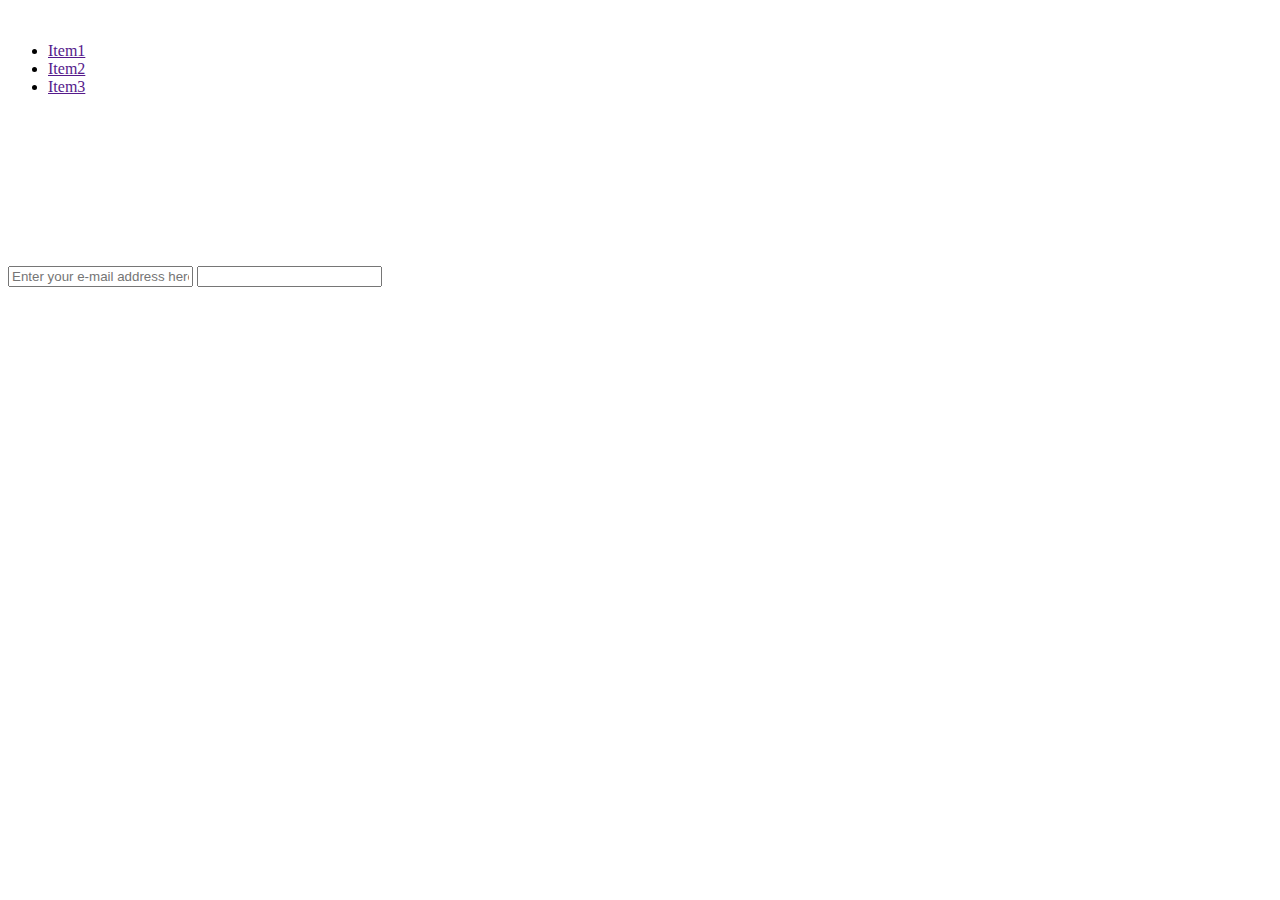
==== rwd/product_landing_page/index.html @ f1f953d6 "Add images for product landing page" ====
<!DOCTYPE html>
<html lang="en">
  <head>
    <meta charset="UTF-8" />
    <meta name="viewport" content="width=device-width, initial-scale=1.0" />
    <title>Product Landing Page</title>
  </head>
  <body>
    <!--
    When you click a .nav-link button in the nav element, you are taken to the corresponding section of the landing page
    The navbar should always be at the top of the viewport
    Your product landing page should have at least one media query
    Your product landing page should utilize CSS flexbox at least once
-->
    <header id="header">
      <div class="logo">
        <img src="" alt="" id="header-img" />
      </div>
      <nav id="navbar">
        <ul>
          <li><a href="" id="nav-link">Item1</a></li>
          <li><a href="" id="nav-link">Item2</a></li>
          <li><a href="" id="nav-link">Item3</a></li>
        </ul>
      </nav>
    </header>
    <iframe src="" frameborder="0" id="video"></iframe>
    <form
      method="post"
      action="https://www.freecodecamp.com/email-submit"
      id="form"
    >
      <input
        type="text"
        id="email"
        name="email"
        type="email"
        placeholder="Enter your e-mail address here"
        required
      />
      <input type="text" id="submit" type="submit" />
    </form>
  </body>
</html>
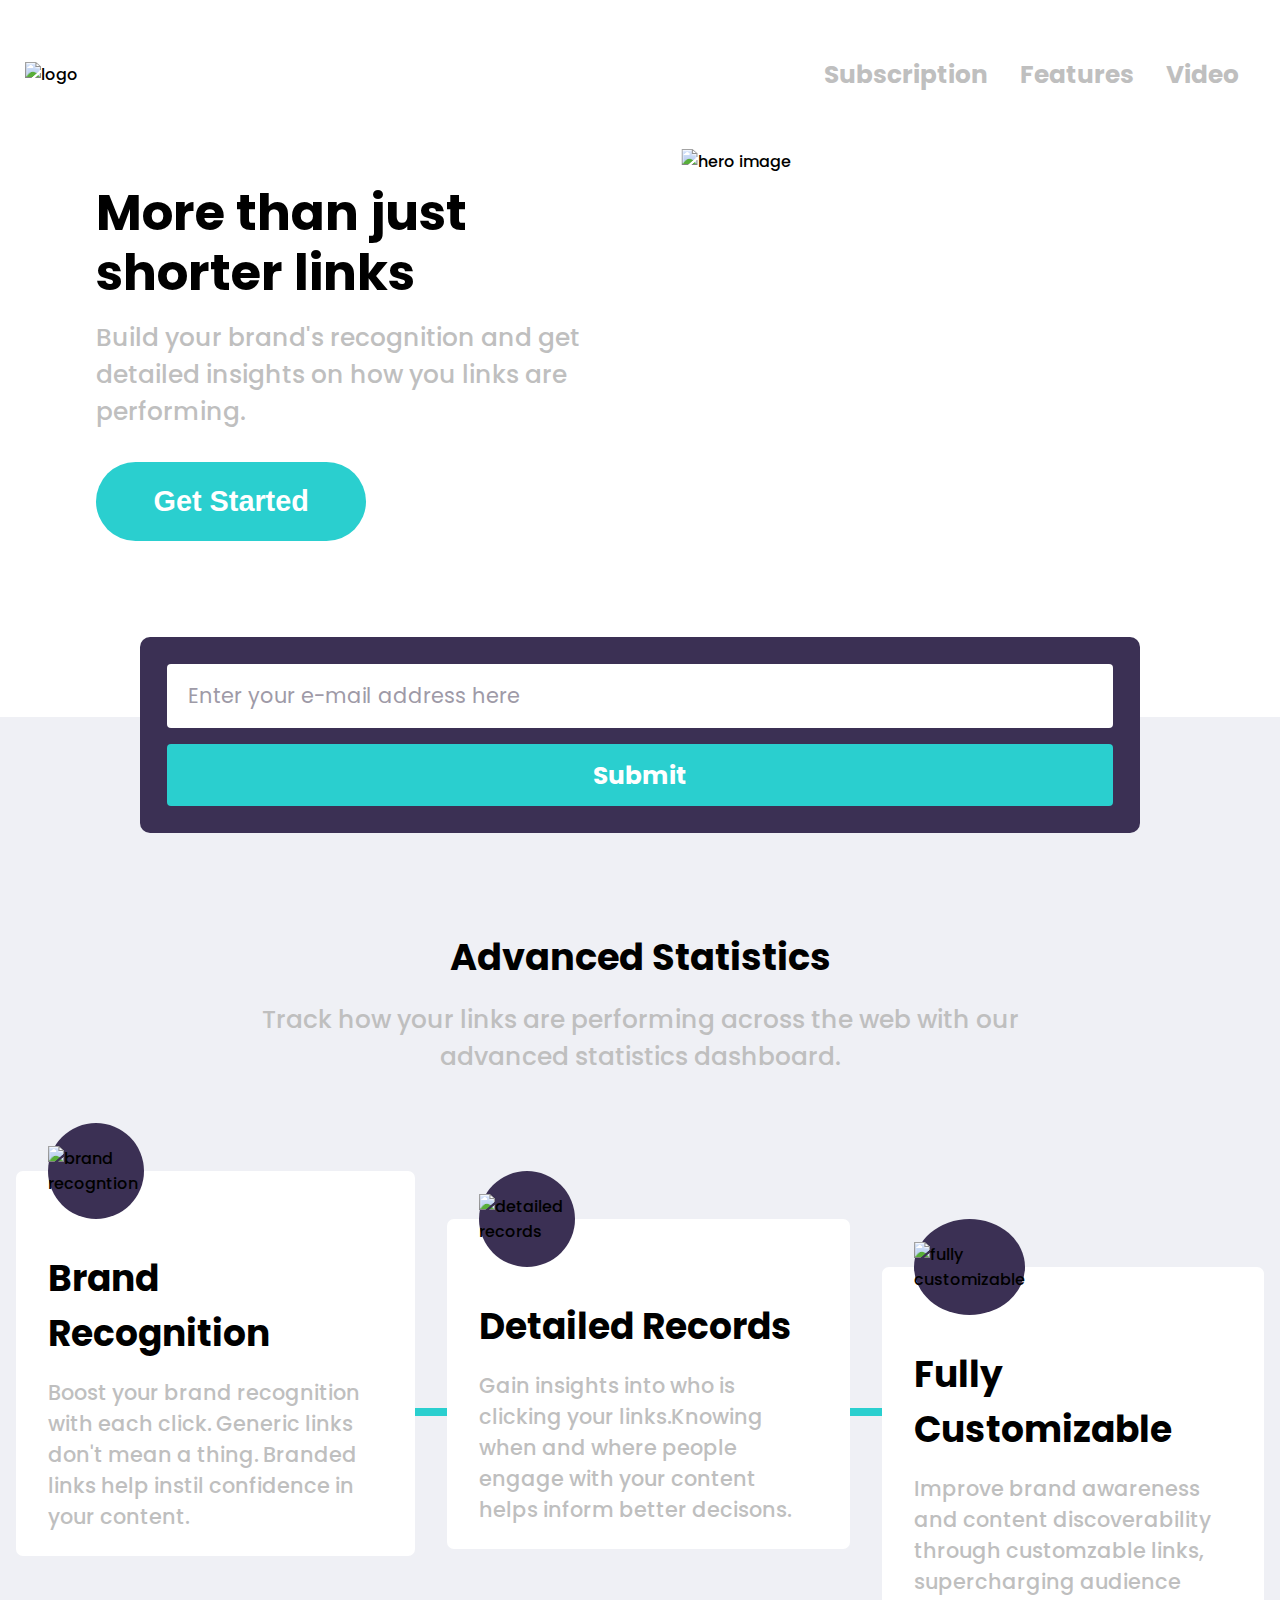
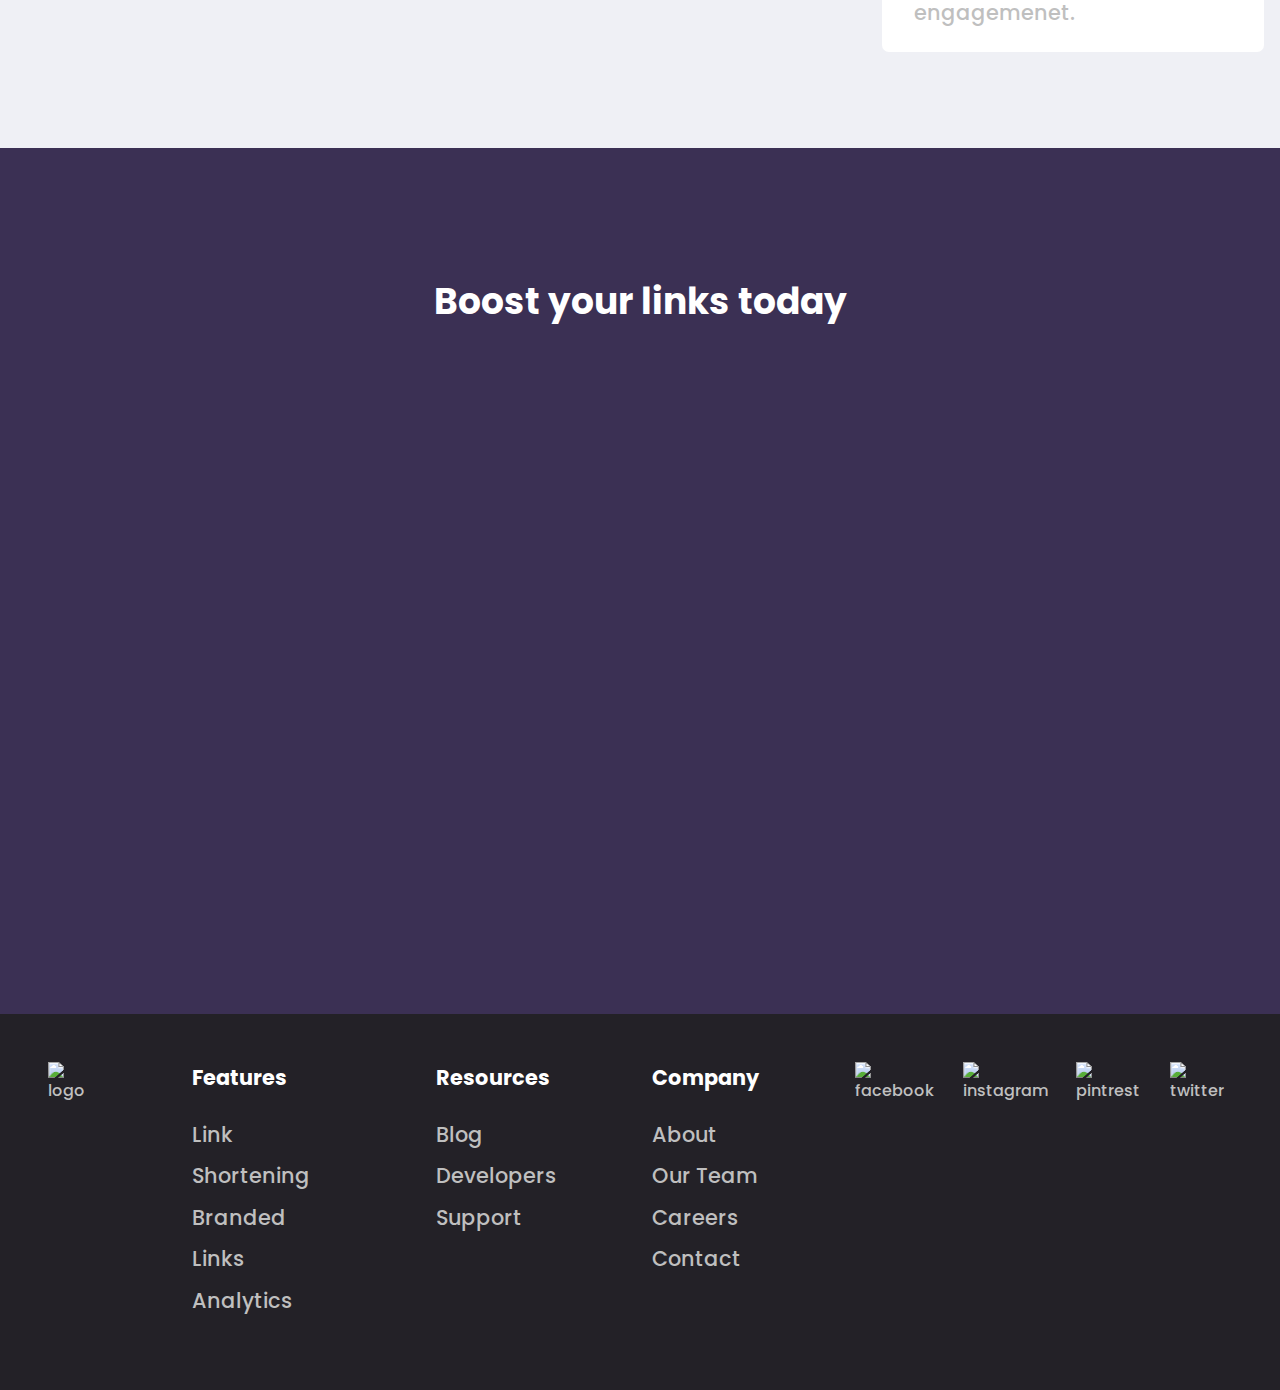
==== commit b6f2bcc1: "Finish product landing page for freeCodeCamp" ====
--- a/rwd/product_landing_page/index.html
+++ b/rwd/product_landing_page/index.html
@@ -4,41 +4,192 @@
     <meta charset="UTF-8" />
     <meta name="viewport" content="width=device-width, initial-scale=1.0" />
     <title>Product Landing Page</title>
+    <link rel="stylesheet" href="./styles.css" />
+    <link rel="preconnect" href="https://fonts.googleapis.com" />
+    <link rel="preconnect" href="https://fonts.gstatic.com" crossorigin />
+    <link
+      href="https://fonts.googleapis.com/css2?family=Poppins:wght@500;700&display=swap"
+      rel="stylesheet"
+    />
+    <script src="./script.js" defer></script>
   </head>
   <body>
-    <!--
-    When you click a .nav-link button in the nav element, you are taken to the corresponding section of the landing page
-    The navbar should always be at the top of the viewport
-    Your product landing page should have at least one media query
-    Your product landing page should utilize CSS flexbox at least once
--->
     <header id="header">
       <div class="logo">
-        <img src="" alt="" id="header-img" />
+        <img
+          src="https://raw.githubusercontent.com/rafJagCode/free_code_camp/f1f953d6c210e34788eff8cd0a1e4163dca5192b/rwd/product_landing_page/images/logo.svg"
+          alt="logo"
+          id="header-img"
+        />
       </div>
-      <nav id="navbar">
-        <ul>
-          <li><a href="" id="nav-link">Item1</a></li>
-          <li><a href="" id="nav-link">Item2</a></li>
-          <li><a href="" id="nav-link">Item3</a></li>
+      <nav id="nav-bar">
+        <button class="hamburger" onClick="toggleSidebar()">
+          <div class="hamburger-line"></div>
+          <div class="hamburger-line"></div>
+          <div class="hamburger-line"></div>
+        </button>
+        <ul id="navbar-menu">
+          <li><a class="nav-link" href="#subscribtion">Subscription</a></li>
+          <li><a class="nav-link" href="#features">Features</a></li>
+          <li><a class="nav-link" href="#iframe-video">Video</a></li>
         </ul>
       </nav>
     </header>
-    <iframe src="" frameborder="0" id="video"></iframe>
-    <form
-      method="post"
-      action="https://www.freecodecamp.com/email-submit"
-      id="form"
-    >
-      <input
-        type="text"
-        id="email"
-        name="email"
-        type="email"
-        placeholder="Enter your e-mail address here"
-        required
-      />
-      <input type="text" id="submit" type="submit" />
-    </form>
+    <main>
+      <section class="hero-section">
+        <img
+          src="https://raw.githubusercontent.com/rafJagCode/free_code_camp/f1f953d6c210e34788eff8cd0a1e4163dca5192b/rwd/product_landing_page/images/illustration-working.svg"
+          alt="hero image"
+          class="hero-img"
+          alt="working image"
+        />
+        <div class="hero-text">
+          <h1 class="hero-title">More than just shorter links</h1>
+          <h2 class="hero-desc">
+            Build your brand's recognition and get detailed insights on how you
+            links are performing.
+          </h2>
+          <button class="hero-btn">Get Started</button>
+        </div>
+      </section>
+      <section id="subscribtion" class="section form-section">
+        <form
+          method="post"
+          action="https://www.freecodecamp.com/email-submit"
+          id="form"
+        >
+          <input
+            id="email"
+            name="email"
+            type="email"
+            placeholder="Enter your e-mail address here"
+            required
+          />
+          <input id="submit" type="submit" value="Submit" />
+        </form>
+      </section>
+      <section id="features" class="section features-section">
+        <h3 class="features-title">Advanced Statistics</h3>
+        <p class="features-desc">
+          Track how your links are performing across the web with our advanced
+          statistics dashboard.
+        </p>
+        <div class="cards">
+          <div class="card">
+            <div class="img-container">
+              <img
+                src="https://raw.githubusercontent.com/rafJagCode/free_code_camp/f1f953d6c210e34788eff8cd0a1e4163dca5192b/rwd/product_landing_page/images/icon-brand-recognition.svg"
+                alt="brand recogntion"
+                class="feature-img"
+              />
+            </div>
+            <div class="feature-text">
+              <h4 class="feature-title">Brand Recognition</h4>
+              <p class="feature-desc">
+                Boost your brand recognition with each click. Generic links
+                don't mean a thing. Branded links help instil confidence in your
+                content.
+              </p>
+            </div>
+          </div>
+          <div class="card">
+            <div class="img-container">
+              <img
+                src="https://raw.githubusercontent.com/rafJagCode/free_code_camp/f1f953d6c210e34788eff8cd0a1e4163dca5192b/rwd/product_landing_page/images/icon-detailed-records.svg"
+                alt="detailed records"
+                class="feature-img"
+              />
+            </div>
+            <div class="feature-text">
+              <h4 class="feature-title">Detailed Records</h4>
+              <p class="feature-desc">
+                Gain insights into who is clicking your links.Knowing when and
+                where people engage with your content helps inform better
+                decisons.
+              </p>
+            </div>
+          </div>
+          <div class="card">
+            <div class="img-container">
+              <img
+                src="https://raw.githubusercontent.com/rafJagCode/free_code_camp/f1f953d6c210e34788eff8cd0a1e4163dca5192b/rwd/product_landing_page/images/icon-fully-customizable.svg"
+                alt="fully customizable"
+                class="feature-img"
+              />
+            </div>
+            <div class="feature-text">
+              <h4 class="feature-title">Fully Customizable</h4>
+              <p class="feature-desc">
+                Improve brand awareness and content discoverability through
+                customzable links, supercharging audience engagemenet.
+              </p>
+            </div>
+          </div>
+        </div>
+      </section>
+      <section id="iframe-video" class="video-section">
+        <h2 class="video-title">Boost your links today</h2>
+        <iframe
+          id="video"
+          width="300"
+          src="https://www.youtube.com/embed/azgwOwq7Rr8?si=aZRj773vUSTtnql5"
+          title="YouTube video player"
+          frameborder="0"
+          allow="accelerometer; autoplay; clipboard-write; encrypted-media; gyroscope; picture-in-picture; web-share"
+          referrerpolicy="strict-origin-when-cross-origin"
+          allowfullscreen
+        ></iframe>
+      </section>
+    </main>
+    <footer id="footer">
+      <div class="footer-section logo-section">
+        <div class="footer-logo">
+          <img
+            src="https://raw.githubusercontent.com/rafJagCode/free_code_camp/e9254a7b51375bde69b6d2417f4d4fbdc62ac5b7/rwd/product_landing_page/images/logo-white.svg"
+            alt="logo"
+          />
+        </div>
+      </div>
+      <div class="footer-section section-after-logo">
+        <p class="footer-section-title">Features</p>
+        <ul>
+          <li>Link Shortening</li>
+          <li>Branded Links</li>
+          <li>Analytics</li>
+        </ul>
+      </div>
+      <div class="footer-section">
+        <p class="footer-section-title">Resources</p>
+        <ul>
+          <li>Blog</li>
+          <li>Developers</li>
+          <li>Support</li>
+        </ul>
+      </div>
+      <div class="footer-section section-before-socials">
+        <p class="footer-section-title">Company</p>
+        <ul>
+          <li>About</li>
+          <li>Our Team</li>
+          <li>Careers</li>
+          <li>Contact</li>
+        </ul>
+      </div>
+      <div class="footer-section socials-section">
+        <img
+          src="https://raw.githubusercontent.com/rafJagCode/free_code_camp/e9254a7b51375bde69b6d2417f4d4fbdc62ac5b7/rwd/product_landing_page/images/icon-facebook.svg"
+          alt="facebook"
+        /><img
+          src="https://raw.githubusercontent.com/rafJagCode/free_code_camp/e9254a7b51375bde69b6d2417f4d4fbdc62ac5b7/rwd/product_landing_page/images/icon-instagram.svg"
+          alt="instagram"
+        /><img
+          src="https://raw.githubusercontent.com/rafJagCode/free_code_camp/e9254a7b51375bde69b6d2417f4d4fbdc62ac5b7/rwd/product_landing_page/images/icon-pinterest.svg"
+          alt="pintrest"
+        /><img
+          src="https://raw.githubusercontent.com/rafJagCode/free_code_camp/e9254a7b51375bde69b6d2417f4d4fbdc62ac5b7/rwd/product_landing_page/images/icon-twitter.svg"
+          alt="twitter"
+        />
+      </div>
+    </footer>
   </body>
 </html>
--- a/rwd/product_landing_page/styles.css
+++ b/rwd/product_landing_page/styles.css
@@ -0,0 +1,509 @@
+:root {
+  --fs900: clamp(2.5rem, 2vw + 1.75rem, 3.125rem);
+  --fs800: clamp(1.938rem, 1vw + 1.5rem, 2.813rem);
+  --fs700: clamp(1.5rem, 2vw + 1rem, 2.25rem);
+  --fs600: clamp(1.25rem, 1vw + 1rem, 1.875rem);
+  --fs500: clamp(1.125rem, 1vw + 0.75rem, 1.75rem);
+  --fs400: clamp(0.875rem, 1vw + 0.5rem, 1.5rem);
+  --fs300: clamp(0.813rem, 1vw + 0.5rem, 1.375rem);
+  --fs200: clamp(0.75rem, 1vw + 0.5rem, 1.125rem);
+  --fs100: clamp(0.625rem, 1vw + 0.25rem, 1rem);
+  --cyan: hsl(180, 66%, 49%);
+  --dark-violet: hsl(257, 27%, 26%);
+  --red: hsl(0, 87%, 67%);
+  --gray: hsl(0, 0%, 75%);
+  --grayish-violet: hsl(257, 7%, 63%);
+  --gray-bg: hsl(230, 25%, 95%);
+  --very-dark-blue: hsl(255, 11%, 22%);
+  --very-dark-violet: hsl(260, 8%, 14%);
+  --font-family: "Poppins", sans-serif;
+}
+* {
+  box-sizing: border-box;
+}
+html,
+body {
+  margin: 0;
+  font-family: var(--font-family);
+  font-weight: 500;
+  font-style: normal;
+  overflow-x: clip;
+}
+ul,
+li {
+  list-style-type: none;
+}
+main {
+  overflow-x: clip;
+}
+header,
+section,
+footer {
+  max-width: 2000px !important;
+  margin: auto !important;
+}
+#header {
+  display: flex;
+  position: sticky;
+  top: 0;
+  margin: 0;
+  width: 100%;
+  padding: 40px 25px;
+  align-items: center;
+  justify-content: space-between;
+  z-index: 1;
+  background: white;
+  & .hamburger {
+    display: grid;
+    align-content: space-between;
+    background: transparent;
+    border: none;
+    width: 28px;
+    height: 25px;
+    cursor: pointer;
+    padding: 0;
+    & .hamburger-line {
+      height: 3px;
+      width: 100%;
+      background: var(--gray);
+    }
+  }
+  #navbar-menu {
+    position: absolute;
+    left: 100%;
+    top: 100%;
+    background: var(--dark-violet);
+    width: 90%;
+    padding: 4rem 2rem;
+    margin: 0;
+    border-radius: 8px;
+    &.open {
+      left: 50%;
+      translate: -50% 0;
+    }
+    & li {
+      & a {
+        display: block;
+        width: 100%;
+        text-align: center;
+        color: white;
+        font-size: var(--fs500);
+        font-weight: 700;
+        text-decoration: none;
+        padding: 1rem;
+        &:hover {
+          color: var(--gray);
+        }
+      }
+    }
+  }
+}
+.hero-section {
+  & .hero-img {
+    margin-left: auto;
+    width: 100%;
+    translate: 5% 0;
+    max-width: 700px;
+    display: block;
+  }
+  & .hero-text {
+    padding: 0 1em;
+    & .hero-title {
+      font-size: var(--fs900);
+      text-align: center;
+      line-height: 1.2em;
+      margin-bottom: 1rem;
+    }
+    & .hero-desc {
+      color: var(--gray);
+      font-size: var(--fs500);
+      text-align: center;
+      font-weight: 500;
+      margin-bottom: 2rem;
+      margin-top: 0;
+    }
+    & .hero-btn {
+      display: block;
+      background: var(--cyan);
+      color: white;
+      font-size: var(--fs600);
+      font-weight: 700;
+      border: none;
+      border-radius: 2em;
+      padding: 0.8em 2em;
+      margin: 0 auto;
+    }
+  }
+}
+.form-section {
+  position: relative;
+  padding: 6rem 0;
+  &::before {
+    content: "";
+    width: 100%;
+    height: calc(100% - 11rem);
+    background: var(--gray-bg);
+    position: absolute;
+    bottom: 0;
+  }
+}
+#form {
+  position: relative;
+  background: var(--dark-violet);
+  width: 90%;
+  margin: 0 auto;
+  padding: 1.7em;
+  display: grid;
+  gap: 1em;
+  justify-items: center;
+  border-radius: 10px;
+  isolation: isolate;
+  overflow: clip;
+  max-width: 1000px;
+  &::before {
+    content: "";
+    height: 90%;
+    aspect-ratio: 1.85;
+    position: absolute;
+    top: 0;
+    right: 0;
+    background-image: url("https://raw.githubusercontent.com/rafJagCode/free_code_camp/f1f953d6c210e34788eff8cd0a1e4163dca5192b/rwd/product_landing_page/images/bg-shorten-mobile.svg");
+    background-repeat: no-repeat;
+    background-size: cover;
+    z-index: -1;
+  }
+  & input {
+    width: 100%;
+    border: none;
+    border-radius: 4px;
+    padding: 0.8em 1em;
+    line-height: 1.5em;
+    font-family: var(--font-family);
+  }
+  & #email {
+    font-size: var(--fs400);
+    &::placeholder {
+      color: var(--grayish-violet);
+    }
+  }
+  & #submit {
+    padding: 0.5em 1em;
+    background: var(--cyan);
+    font-size: var(--fs500);
+    font-weight: 700;
+    cursor: pointer;
+    color: white;
+  }
+}
+.features-section {
+  display: grid;
+  align-items: center;
+  background: var(--gray-bg);
+  padding: 0 1em 6rem 1em;
+  & .features-title {
+    font-size: var(--fs800);
+    text-align: center;
+    margin: 0 0 1rem 0;
+  }
+  & .features-desc {
+    max-width: 800px;
+    margin: auto;
+    text-align: center;
+    font-size: var(--fs500);
+    color: var(--gray);
+    margin-top: 0;
+    margin-bottom: 6rem;
+  }
+  & .cards {
+    position: relative;
+    display: grid;
+    width: 100%;
+    gap: 6rem;
+    justify-content: center;
+    &::before {
+      content: "";
+      background: var(--cyan);
+      width: 8px;
+      height: calc(100% - 10px);
+      position: absolute;
+      top: 0;
+      left: 50%;
+      translate: -50% 0;
+    }
+    & .card {
+      padding: 5rem 2em 2.5em 2em;
+      position: relative;
+      background: white;
+      border-radius: 7px;
+      max-width: 800px;
+      & .img-container {
+        position: absolute;
+        top: 0;
+        left: 50%;
+        translate: -50% -50%;
+        background: var(--dark-violet);
+        aspect-ratio: 1;
+        height: 6rem;
+        border-radius: 50%;
+        display: flex;
+        align-items: center;
+        justify-content: center;
+      }
+    }
+    & .feature-text {
+      text-align: center;
+      & .feature-title {
+        font-size: var(--fs700);
+        font-weight: 700;
+        margin: 0 0 1rem 0;
+      }
+      & .feature-desc {
+        font-size: var(--fs400);
+        color: var(--gray);
+        margin: 0;
+      }
+    }
+  }
+}
+.video-section {
+  position: relative;
+  background: var(--dark-violet);
+  isolation: isolate;
+  padding: 6rem 2rem;
+  &::before {
+    position: absolute;
+    top: 0;
+    left: 0;
+    content: "";
+    background-image: url("https://raw.githubusercontent.com/rafJagCode/free_code_camp/f1f953d6c210e34788eff8cd0a1e4163dca5192b/rwd/product_landing_page/images/bg-boost-mobile.svg");
+    background-size: cover;
+    background-repeat: no-repeat;
+    width: 100%;
+    height: 100%;
+    z-index: -1;
+  }
+  & .video-title {
+    font-size: var(--fs700);
+    font-weight: 700;
+    color: white;
+    text-align: center;
+  }
+  & #video {
+    display: block;
+    margin: 0 auto;
+    aspect-ratio: 1.79;
+    width: 90%;
+    max-width: 1000px;
+  }
+}
+footer {
+  background: var(--very-dark-violet);
+  display: grid;
+  justify-items: center;
+  & .logo-section {
+    margin: 4rem 0;
+    & img {
+      display: block;
+      height: 2.5rem;
+    }
+  }
+  & .section-after-logo p {
+    margin-top: 0;
+  }
+  & .footer-section {
+    & * {
+      text-align: center;
+      color: var(--gray);
+    }
+    & .footer-section-title {
+      color: white;
+      font-size: var(--fs500);
+      font-weight: 700;
+    }
+    & ul {
+      padding: 0;
+      & li {
+        line-height: 2em;
+        cursor: pointer;
+        &:hover {
+          color: white;
+        }
+      }
+    }
+  }
+  & .section-before-socials {
+    margin-bottom: 0;
+  }
+  & .socials-section {
+    display: flex;
+    gap: 1.5em;
+    padding: 3rem;
+    & img {
+      cursor: pointer;
+    }
+  }
+}
+@media (width>768px) {
+  #header {
+    & .hamburger {
+      display: none;
+    }
+    & #navbar-menu {
+      position: static;
+      background: transparent;
+      width: auto;
+      padding: 0;
+      margin: 0;
+      border-radius: 0;
+      display: flex;
+      &.open {
+        translate: 0 0;
+      }
+      & li {
+        & a {
+          display: block;
+          width: 100%;
+          text-align: center;
+          color: var(--gray);
+          font-size: var(--fs500);
+          font-weight: 700;
+          text-decoration: none;
+          padding: 1rem;
+          &:hover {
+            color: var(--dark-violet);
+          }
+        }
+      }
+    }
+  }
+  #form {
+    &::before {
+      width: 100%;
+      height: 100%;
+      background-image: url("https://raw.githubusercontent.com/rafJagCode/free_code_camp/e9254a7b51375bde69b6d2417f4d4fbdc62ac5b7/rwd/product_landing_page/images/bg-shorten-desktop.svg");
+      background-size: cover;
+    }
+  }
+}
+
+@media (width>1050px) {
+  .features-section {
+    & .cards {
+      position: relative;
+      display: flex;
+      width: 100%;
+      gap: 2rem;
+      justify-content: center;
+      width: fit-content;
+      margin: auto;
+      &::before {
+        content: "";
+        background: var(--cyan);
+        width: calc(100% - 10px);
+        height: 8px;
+        position: absolute;
+        top: 50%;
+        left: 0;
+        translate: 0 -50%;
+      }
+      & .card {
+        padding: 5rem 2em 1.5em 2em;
+        height: fit-content;
+        max-width: 500px;
+        margin-top: calc(var(--multi) * 3rem);
+        &:nth-child(1) {
+          --multi: 0;
+        }
+        &:nth-child(2) {
+          --multi: 1;
+        }
+        &:nth-child(3) {
+          --multi: 2;
+        }
+        & .img-container {
+          top: 0;
+          left: 2rem;
+          translate: 0 -50%;
+        }
+      }
+      & .feature-text {
+        text-align: left;
+      }
+    }
+  }
+  footer {
+    display: flex;
+    align-items: flex-start;
+    & .logo-section {
+      margin: 0;
+    }
+    & .section-after-logo {
+      margin-left: auto;
+    }
+    & .section-after-logo p {
+      margin: 0;
+    }
+    & .footer-section {
+      padding: 3rem;
+      & * {
+        text-align: left;
+      }
+      & .footer-section-title {
+        font-size: var(--fs400);
+        margin-top: 0;
+      }
+      & ul {
+        padding: 0;
+        font-size: var(--fs300);
+        & li {
+          line-height: 2em;
+          cursor: pointer;
+          &:hover {
+            color: white;
+          }
+        }
+      }
+    }
+    & .section-before-socials {
+      margin-bottom: unset;
+    }
+    & .socials-section {
+      display: flex;
+      gap: 1.5em;
+      padding: 3rem;
+      & img {
+        cursor: pointer;
+      }
+    }
+  }
+}
+
+@media (width>1200px) {
+  .hero-section {
+    display: flex;
+    & .hero-img {
+      order: 1;
+    }
+    & .hero-text {
+      padding-left: 6rem;
+      max-width: 650px;
+      & .hero-title {
+        text-align: left;
+      }
+      & .hero-desc {
+        text-align: left;
+      }
+      & .hero-btn {
+        margin: 0;
+      }
+    }
+  }
+}
+
+@media (width>1650px) {
+  .hero-section {
+    & .hero-text {
+      max-width: 900px;
+    }
+  }
+}
